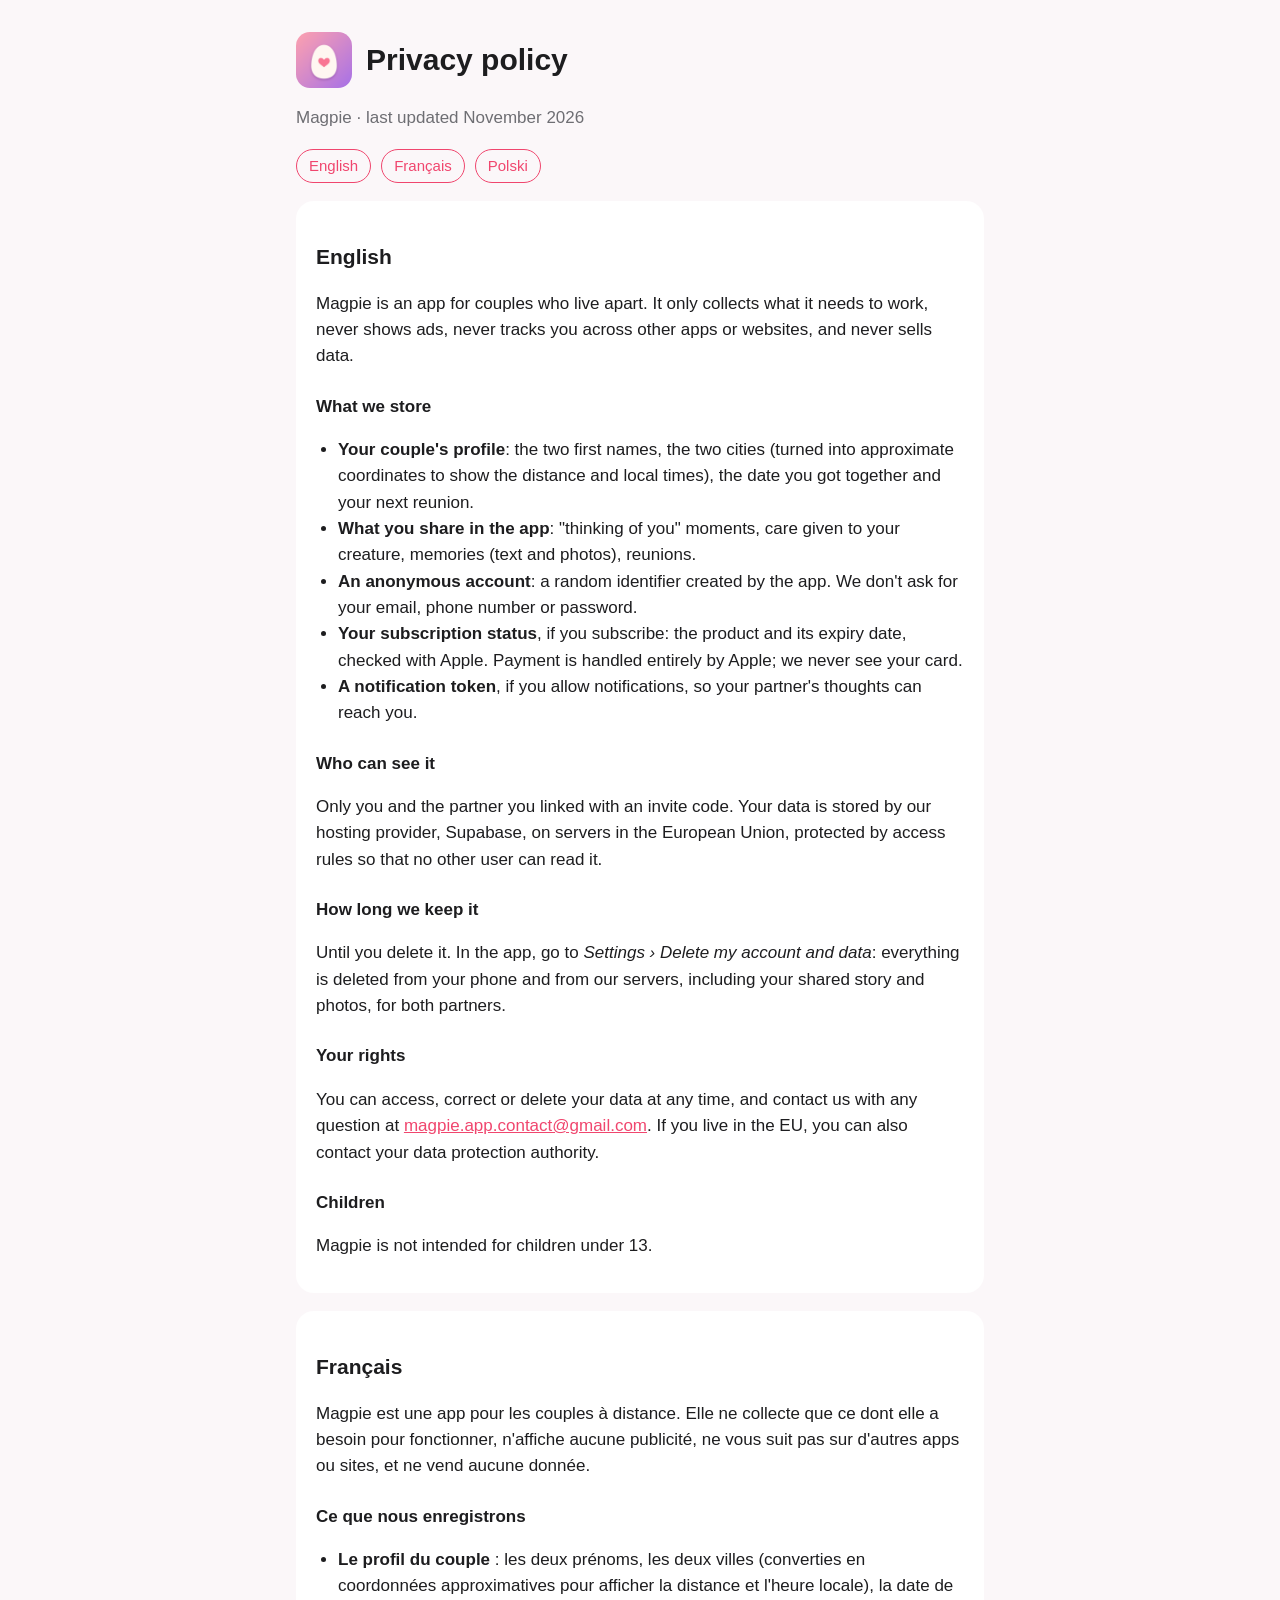
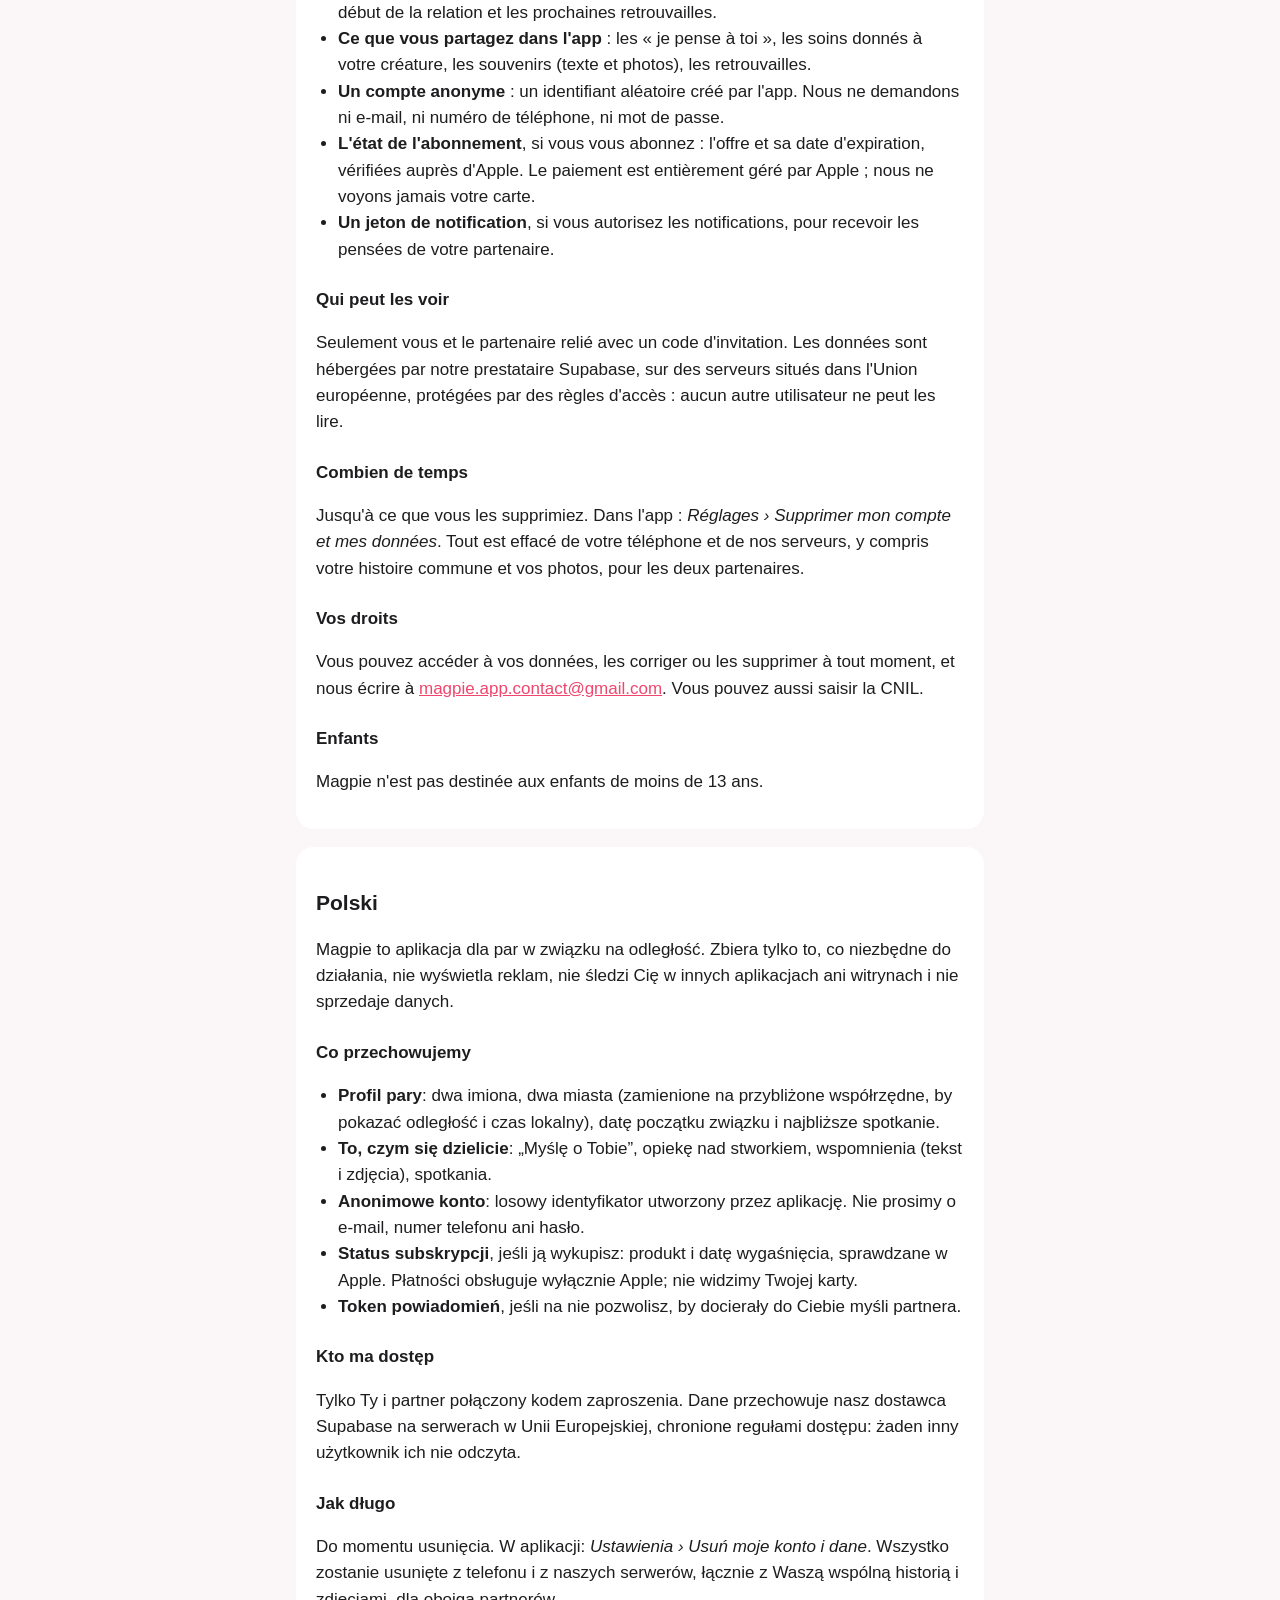
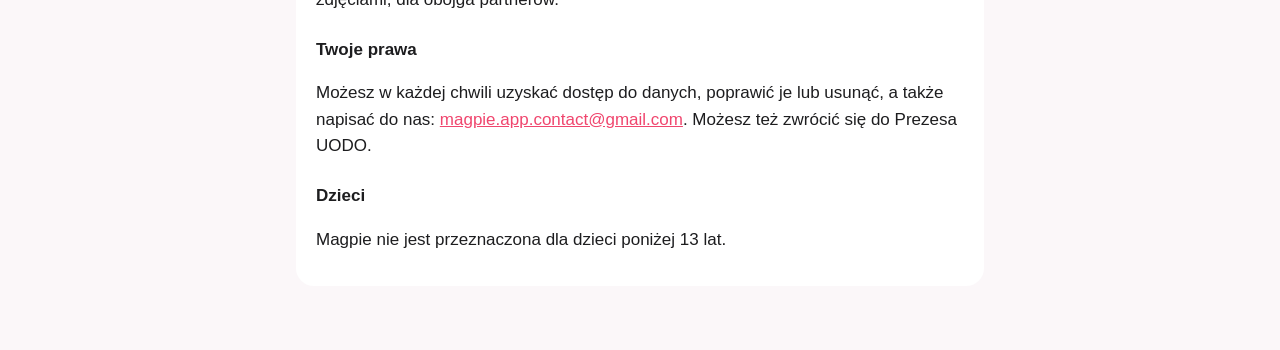
==== privacy.html @ ab4cfb3c "Magpie: help and privacy pages Co-Authored-By: Claude Opus 5.5 <noreply@anthropic.com>" ====
<!doctype html>
<html lang="en">
<head>
<meta charset="utf-8">
<meta name="viewport" content="width=device-width, initial-scale=1">
<title>Magpie – Privacy policy</title>
<link rel="stylesheet" href="style.css">
</head>
<body>
<main>
<header><img src="icon.png" alt=""><h1>Privacy policy</h1></header>
<p class="muted">Magpie · last updated November 2026</p>
<nav class="lang"><a href="#en">English</a><a href="#fr">Français</a><a href="#pl">Polski</a></nav>

<section class="card" id="en">
<h2>English</h2>
<p>Magpie is an app for couples who live apart. It only collects what it needs to work, never shows ads, never tracks you across other apps or websites, and never sells data.</p>
<h3>What we store</h3>
<ul>
<li><strong>Your couple's profile</strong>: the two first names, the two cities (turned into approximate coordinates to show the distance and local times), the date you got together and your next reunion.</li>
<li><strong>What you share in the app</strong>: "thinking of you" moments, care given to your creature, memories (text and photos), reunions.</li>
<li><strong>An anonymous account</strong>: a random identifier created by the app. We don't ask for your email, phone number or password.</li>
<li><strong>Your subscription status</strong>, if you subscribe: the product and its expiry date, checked with Apple. Payment is handled entirely by Apple; we never see your card.</li>
<li><strong>A notification token</strong>, if you allow notifications, so your partner's thoughts can reach you.</li>
</ul>
<h3>Who can see it</h3>
<p>Only you and the partner you linked with an invite code. Your data is stored by our hosting provider, Supabase, on servers in the European Union, protected by access rules so that no other user can read it.</p>
<h3>How long we keep it</h3>
<p>Until you delete it. In the app, go to <em>Settings › Delete my account and data</em>: everything is deleted from your phone and from our servers, including your shared story and photos, for both partners.</p>
<h3>Your rights</h3>
<p>You can access, correct or delete your data at any time, and contact us with any question at <a href="mailto:magpie.app.contact@gmail.com">magpie.app.contact@gmail.com</a>. If you live in the EU, you can also contact your data protection authority.</p>
<h3>Children</h3>
<p>Magpie is not intended for children under 13.</p>
</section>

<section class="card" id="fr">
<h2>Français</h2>
<p>Magpie est une app pour les couples à distance. Elle ne collecte que ce dont elle a besoin pour fonctionner, n'affiche aucune publicité, ne vous suit pas sur d'autres apps ou sites, et ne vend aucune donnée.</p>
<h3>Ce que nous enregistrons</h3>
<ul>
<li><strong>Le profil du couple</strong> : les deux prénoms, les deux villes (converties en coordonnées approximatives pour afficher la distance et l'heure locale), la date de début de la relation et les prochaines retrouvailles.</li>
<li><strong>Ce que vous partagez dans l'app</strong> : les « je pense à toi », les soins donnés à votre créature, les souvenirs (texte et photos), les retrouvailles.</li>
<li><strong>Un compte anonyme</strong> : un identifiant aléatoire créé par l'app. Nous ne demandons ni e-mail, ni numéro de téléphone, ni mot de passe.</li>
<li><strong>L'état de l'abonnement</strong>, si vous vous abonnez : l'offre et sa date d'expiration, vérifiées auprès d'Apple. Le paiement est entièrement géré par Apple ; nous ne voyons jamais votre carte.</li>
<li><strong>Un jeton de notification</strong>, si vous autorisez les notifications, pour recevoir les pensées de votre partenaire.</li>
</ul>
<h3>Qui peut les voir</h3>
<p>Seulement vous et le partenaire relié avec un code d'invitation. Les données sont hébergées par notre prestataire Supabase, sur des serveurs situés dans l'Union européenne, protégées par des règles d'accès : aucun autre utilisateur ne peut les lire.</p>
<h3>Combien de temps</h3>
<p>Jusqu'à ce que vous les supprimiez. Dans l'app : <em>Réglages › Supprimer mon compte et mes données</em>. Tout est effacé de votre téléphone et de nos serveurs, y compris votre histoire commune et vos photos, pour les deux partenaires.</p>
<h3>Vos droits</h3>
<p>Vous pouvez accéder à vos données, les corriger ou les supprimer à tout moment, et nous écrire à <a href="mailto:magpie.app.contact@gmail.com">magpie.app.contact@gmail.com</a>. Vous pouvez aussi saisir la CNIL.</p>
<h3>Enfants</h3>
<p>Magpie n'est pas destinée aux enfants de moins de 13 ans.</p>
</section>

<section class="card" id="pl">
<h2>Polski</h2>
<p>Magpie to aplikacja dla par w związku na odległość. Zbiera tylko to, co niezbędne do działania, nie wyświetla reklam, nie śledzi Cię w innych aplikacjach ani witrynach i nie sprzedaje danych.</p>
<h3>Co przechowujemy</h3>
<ul>
<li><strong>Profil pary</strong>: dwa imiona, dwa miasta (zamienione na przybliżone współrzędne, by pokazać odległość i czas lokalny), datę początku związku i najbliższe spotkanie.</li>
<li><strong>To, czym się dzielicie</strong>: „Myślę o Tobie”, opiekę nad stworkiem, wspomnienia (tekst i zdjęcia), spotkania.</li>
<li><strong>Anonimowe konto</strong>: losowy identyfikator utworzony przez aplikację. Nie prosimy o e-mail, numer telefonu ani hasło.</li>
<li><strong>Status subskrypcji</strong>, jeśli ją wykupisz: produkt i datę wygaśnięcia, sprawdzane w Apple. Płatności obsługuje wyłącznie Apple; nie widzimy Twojej karty.</li>
<li><strong>Token powiadomień</strong>, jeśli na nie pozwolisz, by docierały do Ciebie myśli partnera.</li>
</ul>
<h3>Kto ma dostęp</h3>
<p>Tylko Ty i partner połączony kodem zaproszenia. Dane przechowuje nasz dostawca Supabase na serwerach w Unii Europejskiej, chronione regułami dostępu: żaden inny użytkownik ich nie odczyta.</p>
<h3>Jak długo</h3>
<p>Do momentu usunięcia. W aplikacji: <em>Ustawienia › Usuń moje konto i dane</em>. Wszystko zostanie usunięte z telefonu i z naszych serwerów, łącznie z Waszą wspólną historią i zdjęciami, dla obojga partnerów.</p>
<h3>Twoje prawa</h3>
<p>Możesz w każdej chwili uzyskać dostęp do danych, poprawić je lub usunąć, a także napisać do nas: <a href="mailto:magpie.app.contact@gmail.com">magpie.app.contact@gmail.com</a>. Możesz też zwrócić się do Prezesa UODO.</p>
<h3>Dzieci</h3>
<p>Magpie nie jest przeznaczona dla dzieci poniżej 13 lat.</p>
</section>
</main>
</body>
</html>
---- style.css ----
:root { color-scheme: light dark; --pink: #f0466e; --text: #1d1d1f; --muted: #6e6e73; --bg: #fbf7f9; --card: #ffffff; }
@media (prefers-color-scheme: dark) { :root { --text: #f5f5f7; --muted: #a1a1a6; --bg: #141214; --card: #1f1c1f; } }
* { box-sizing: border-box; }
body { margin: 0; font: 17px/1.55 -apple-system, BlinkMacSystemFont, "Segoe UI", sans-serif; color: var(--text); background: var(--bg); }
main { max-width: 720px; margin: 0 auto; padding: 32px 16px 64px; }
header { display: flex; align-items: center; gap: 14px; margin-bottom: 8px; }
header img { width: 56px; height: 56px; border-radius: 14px; }
h1 { font-size: 30px; margin: 0; }
h2 { margin-top: 36px; font-size: 21px; }
h3 { margin-top: 24px; font-size: 17px; }
.muted { color: var(--muted); }
nav.lang { margin: 18px 0 8px; display: flex; gap: 10px; flex-wrap: wrap; }
nav.lang a, .button { color: var(--pink); text-decoration: none; border: 1px solid var(--pink); border-radius: 999px; padding: 4px 12px; font-size: 15px; }
section.card { background: var(--card); border-radius: 18px; padding: 4px 20px 16px; margin-top: 18px; }
a { color: var(--pink); }
ul { padding-left: 22px; }
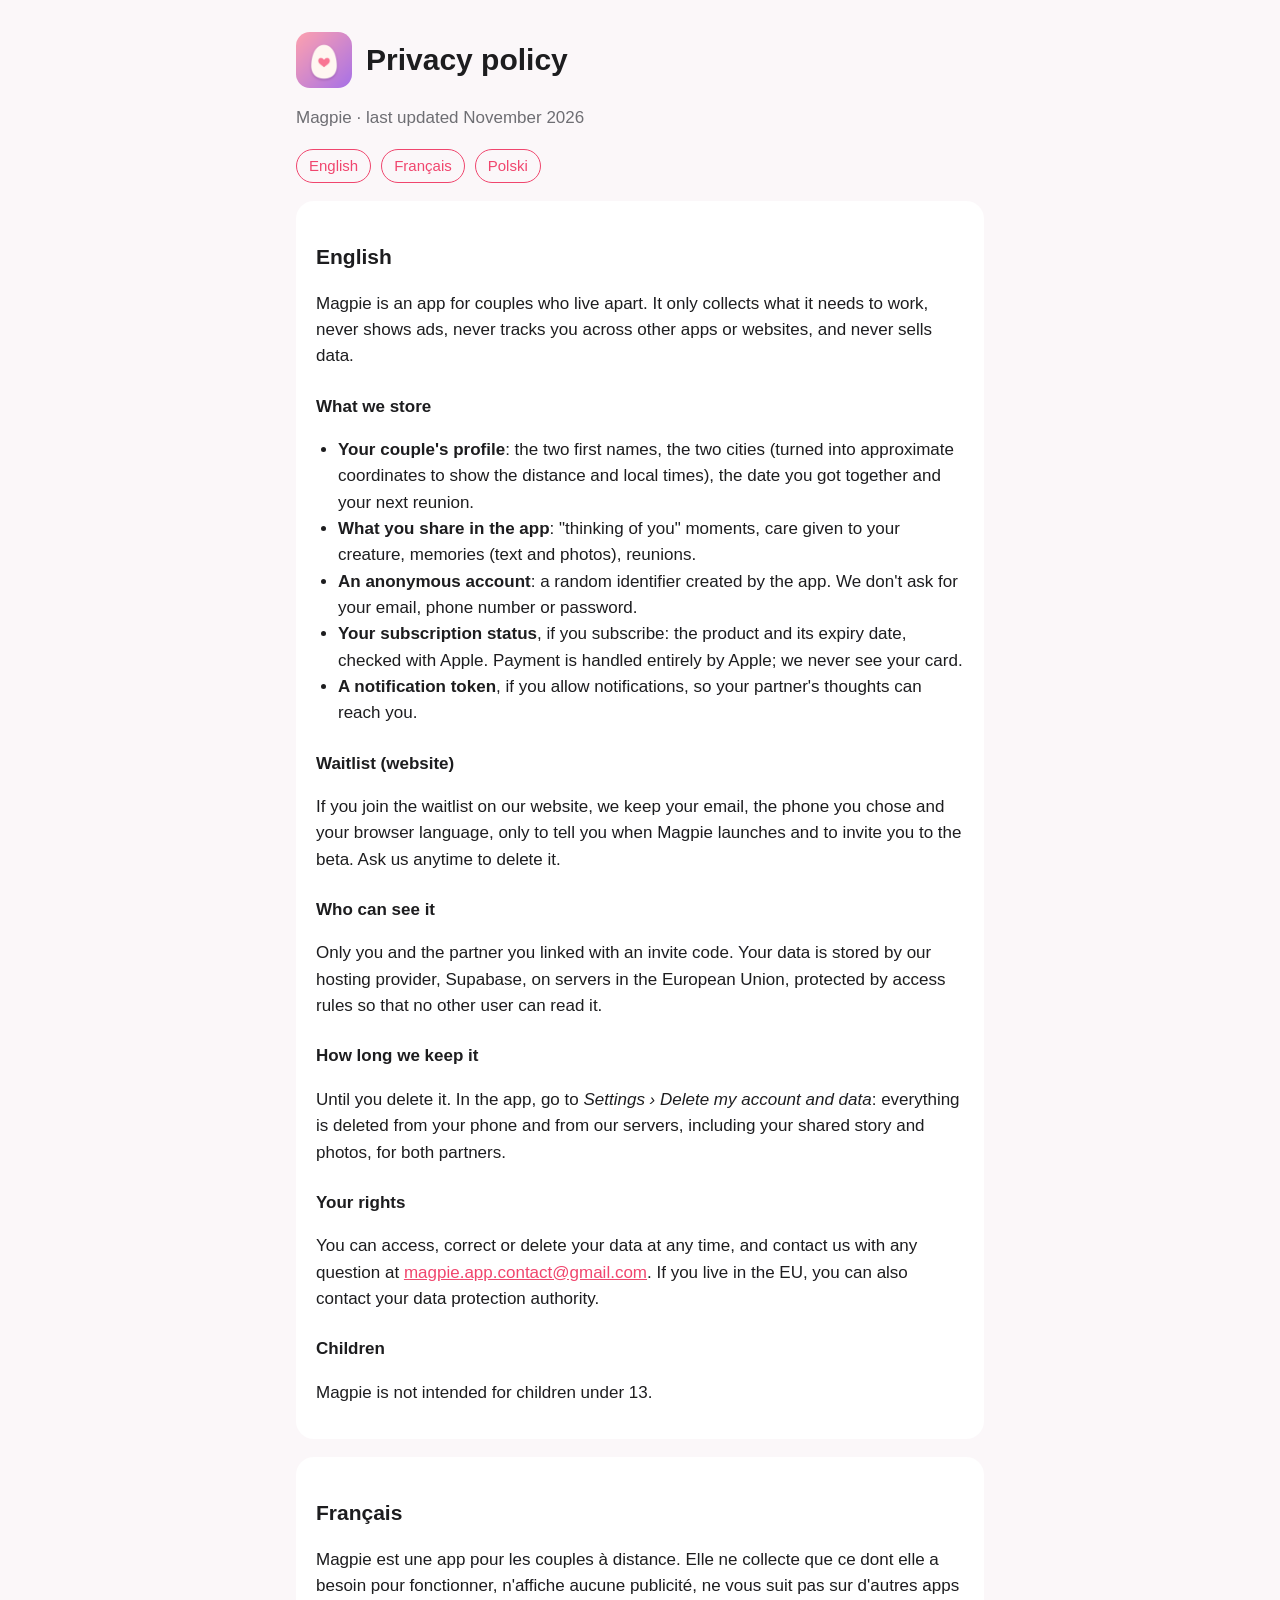
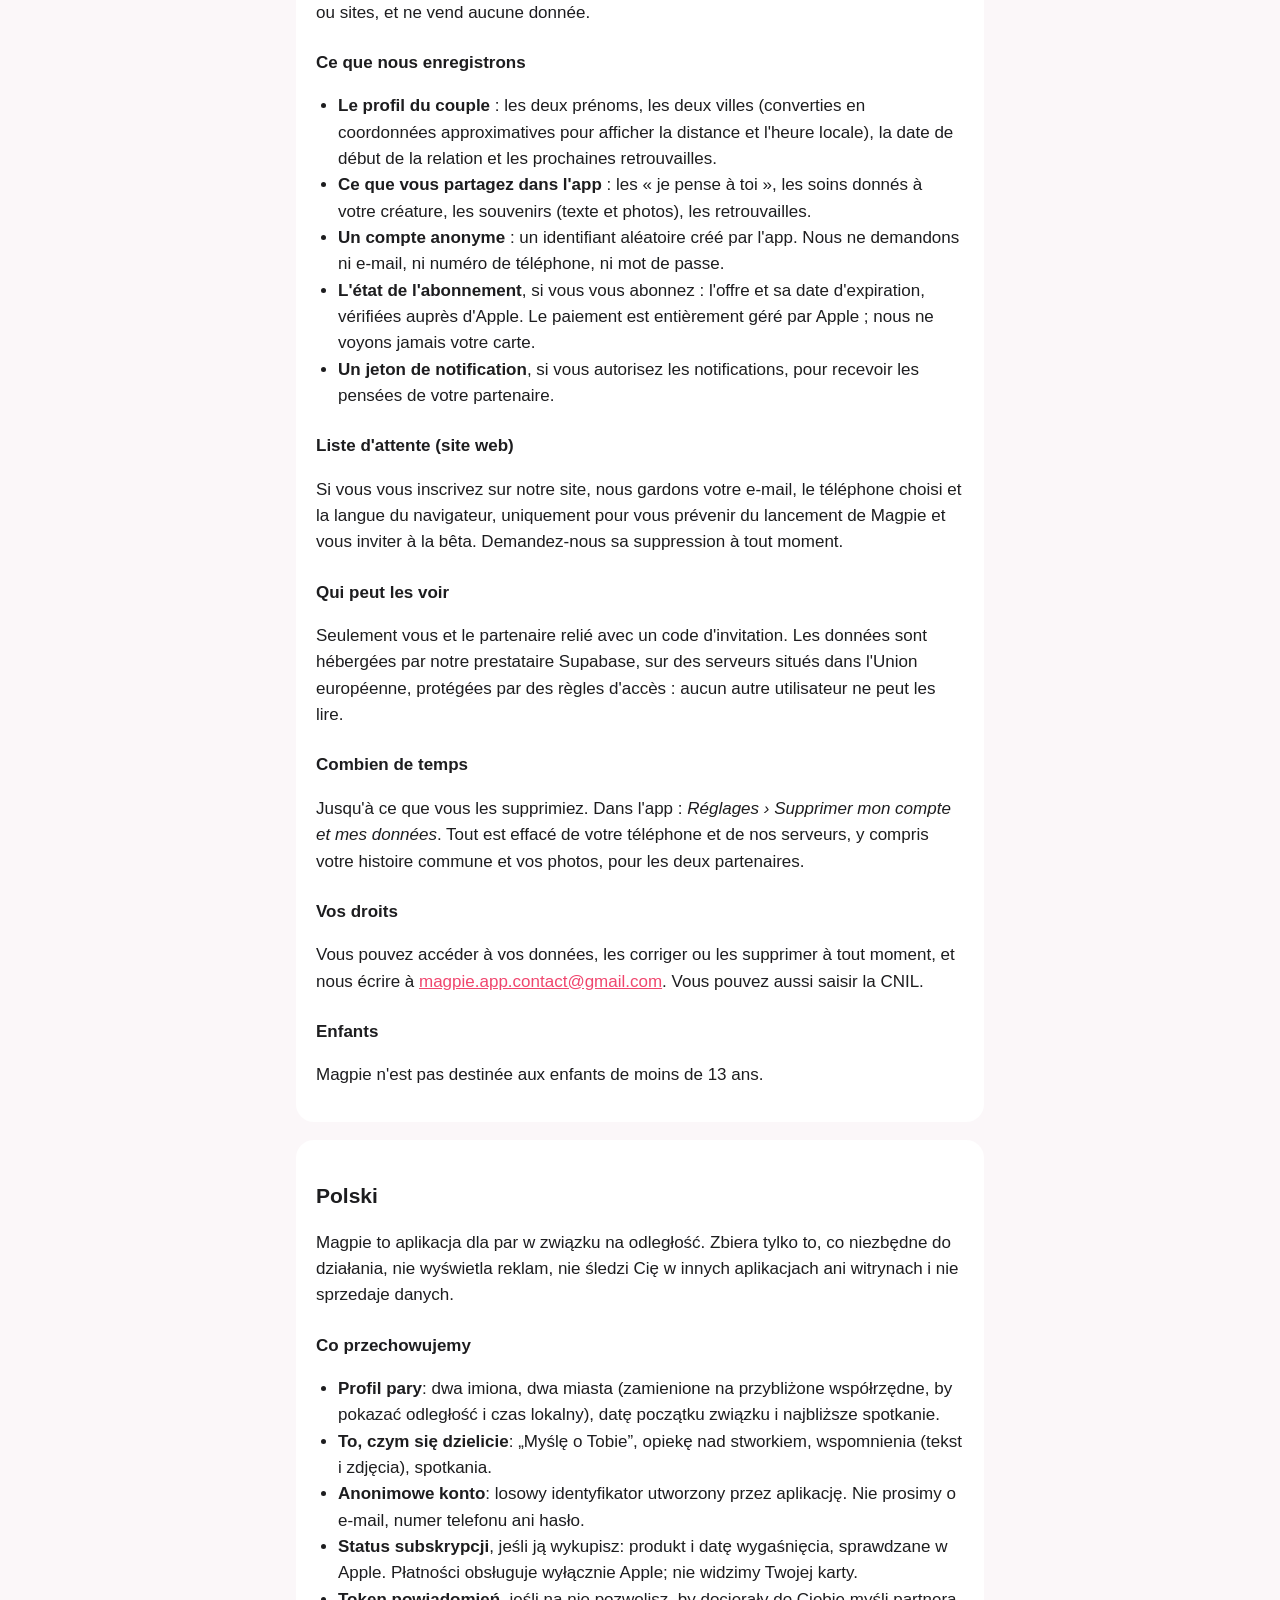
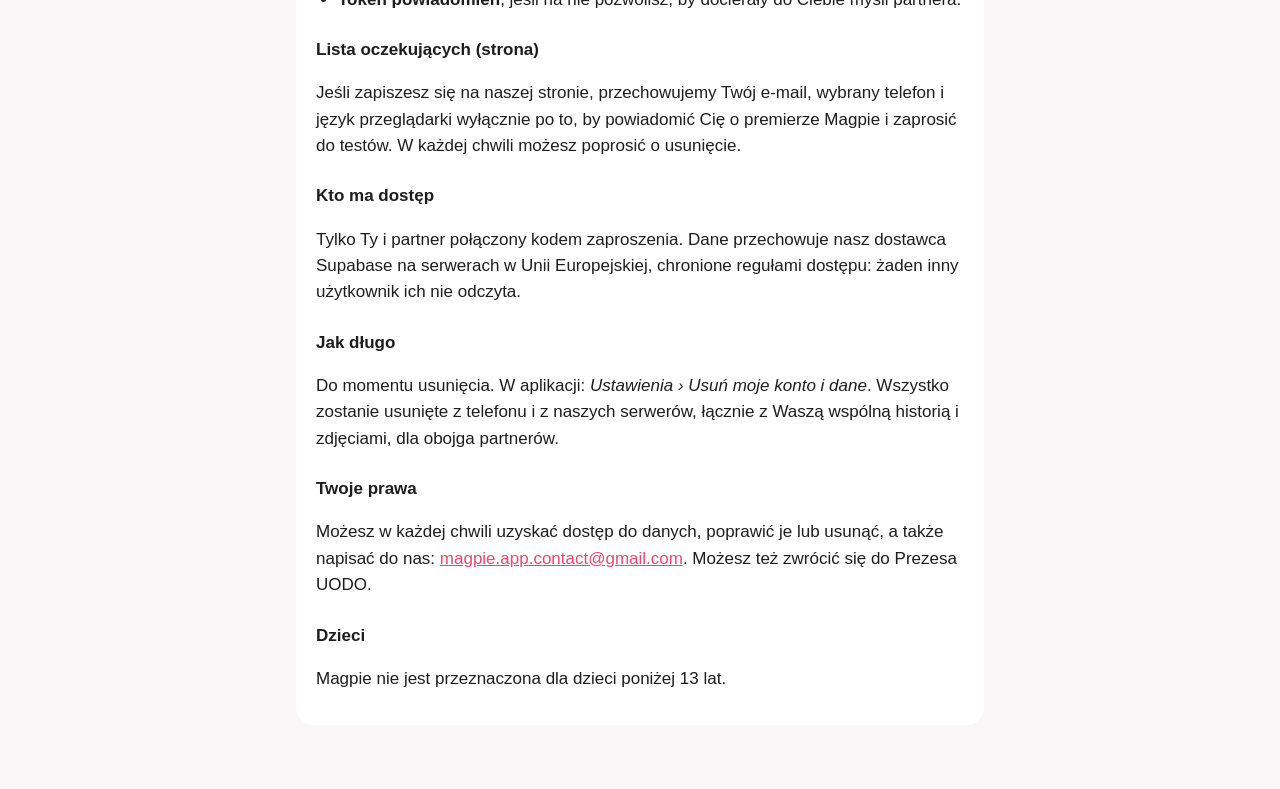
==== commit 110cb5d3: "Add waitlist form and privacy note Co-Authored-By: Claude Opus 5.5 <noreply@anthropic.com>" ====
--- a/privacy.html
+++ b/privacy.html
@@ -23,6 +23,8 @@
 <li><strong>Your subscription status</strong>, if you subscribe: the product and its expiry date, checked with Apple. Payment is handled entirely by Apple; we never see your card.</li>
 <li><strong>A notification token</strong>, if you allow notifications, so your partner's thoughts can reach you.</li>
 </ul>
+<h3>Waitlist (website)</h3>
+<p>If you join the waitlist on our website, we keep your email, the phone you chose and your browser language, only to tell you when Magpie launches and to invite you to the beta. Ask us anytime to delete it.</p>
 <h3>Who can see it</h3>
 <p>Only you and the partner you linked with an invite code. Your data is stored by our hosting provider, Supabase, on servers in the European Union, protected by access rules so that no other user can read it.</p>
 <h3>How long we keep it</h3>
@@ -44,6 +46,8 @@
 <li><strong>L'état de l'abonnement</strong>, si vous vous abonnez : l'offre et sa date d'expiration, vérifiées auprès d'Apple. Le paiement est entièrement géré par Apple ; nous ne voyons jamais votre carte.</li>
 <li><strong>Un jeton de notification</strong>, si vous autorisez les notifications, pour recevoir les pensées de votre partenaire.</li>
 </ul>
+<h3>Liste d'attente (site web)</h3>
+<p>Si vous vous inscrivez sur notre site, nous gardons votre e-mail, le téléphone choisi et la langue du navigateur, uniquement pour vous prévenir du lancement de Magpie et vous inviter à la bêta. Demandez-nous sa suppression à tout moment.</p>
 <h3>Qui peut les voir</h3>
 <p>Seulement vous et le partenaire relié avec un code d'invitation. Les données sont hébergées par notre prestataire Supabase, sur des serveurs situés dans l'Union européenne, protégées par des règles d'accès : aucun autre utilisateur ne peut les lire.</p>
 <h3>Combien de temps</h3>
@@ -65,6 +69,8 @@
 <li><strong>Status subskrypcji</strong>, jeśli ją wykupisz: produkt i datę wygaśnięcia, sprawdzane w Apple. Płatności obsługuje wyłącznie Apple; nie widzimy Twojej karty.</li>
 <li><strong>Token powiadomień</strong>, jeśli na nie pozwolisz, by docierały do Ciebie myśli partnera.</li>
 </ul>
+<h3>Lista oczekujących (strona)</h3>
+<p>Jeśli zapiszesz się na naszej stronie, przechowujemy Twój e-mail, wybrany telefon i język przeglądarki wyłącznie po to, by powiadomić Cię o premierze Magpie i zaprosić do testów. W każdej chwili możesz poprosić o usunięcie.</p>
 <h3>Kto ma dostęp</h3>
 <p>Tylko Ty i partner połączony kodem zaproszenia. Dane przechowuje nasz dostawca Supabase na serwerach w Unii Europejskiej, chronione regułami dostępu: żaden inny użytkownik ich nie odczyta.</p>
 <h3>Jak długo</h3>
